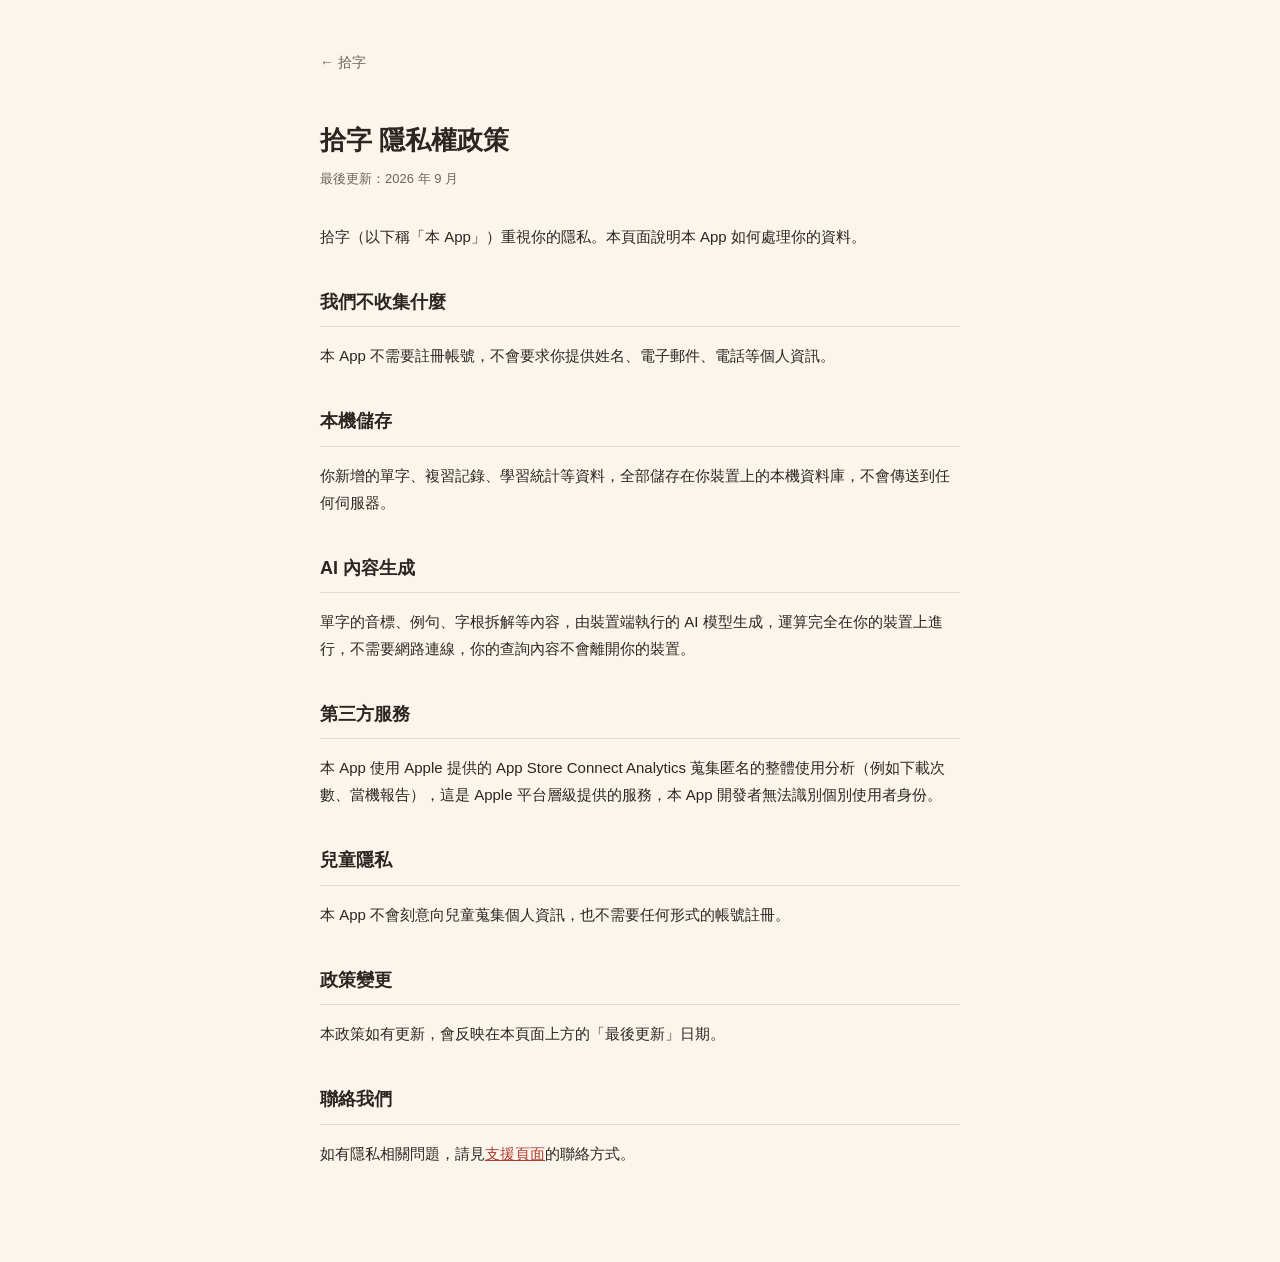
==== privacy.html @ 0f0e8593 "新增拾字隱私權政策與支援頁面" ====
<!doctype html>
<html lang="zh-Hant">
<head>
<meta charset="utf-8">
<meta name="viewport" content="width=device-width, initial-scale=1">
<title>隱私權政策 — 拾字</title>
<style>
  :root { color-scheme: light; }
  body { margin:0; padding:0; font-family:-apple-system,"PingFang TC",sans-serif; background:#faf6ed; color:#2b2620; line-height:1.8; }
  main { max-width:640px; margin:0 auto; padding:48px 24px 80px; }
  a { color:#b23a2e; }
  h1 { font-size:26px; margin-bottom:4px; }
  .updated { color:#6b6459; font-size:13px; margin-bottom:32px; }
  h2 { font-size:18px; margin-top:36px; border-bottom:1px solid #e4ddce; padding-bottom:8px; }
  p, li { font-size:15px; color:#2b2620; }
  .back { display:inline-block; margin-bottom:24px; font-size:14px; color:#6b6459; text-decoration:none; }
</style>
</head>
<body>
<main>
  <a class="back" href="index.html">← 拾字</a>
  <h1>拾字 隱私權政策</h1>
  <div class="updated">最後更新：2026 年 9 月</div>

  <p>拾字（以下稱「本 App」）重視你的隱私。本頁面說明本 App 如何處理你的資料。</p>

  <h2>我們不收集什麼</h2>
  <p>本 App 不需要註冊帳號，不會要求你提供姓名、電子郵件、電話等個人資訊。</p>

  <h2>本機儲存</h2>
  <p>你新增的單字、複習記錄、學習統計等資料，全部儲存在你裝置上的本機資料庫，不會傳送到任何伺服器。</p>

  <h2>AI 內容生成</h2>
  <p>單字的音標、例句、字根拆解等內容，由裝置端執行的 AI 模型生成，運算完全在你的裝置上進行，不需要網路連線，你的查詢內容不會離開你的裝置。</p>

  <h2>第三方服務</h2>
  <p>本 App 使用 Apple 提供的 App Store Connect Analytics 蒐集匿名的整體使用分析（例如下載次數、當機報告），這是 Apple 平台層級提供的服務，本 App 開發者無法識別個別使用者身份。</p>

  <h2>兒童隱私</h2>
  <p>本 App 不會刻意向兒童蒐集個人資訊，也不需要任何形式的帳號註冊。</p>

  <h2>政策變更</h2>
  <p>本政策如有更新，會反映在本頁面上方的「最後更新」日期。</p>

  <h2>聯絡我們</h2>
  <p>如有隱私相關問題，請見<a href="support.html">支援頁面</a>的聯絡方式。</p>
</main>
</body>
</html>
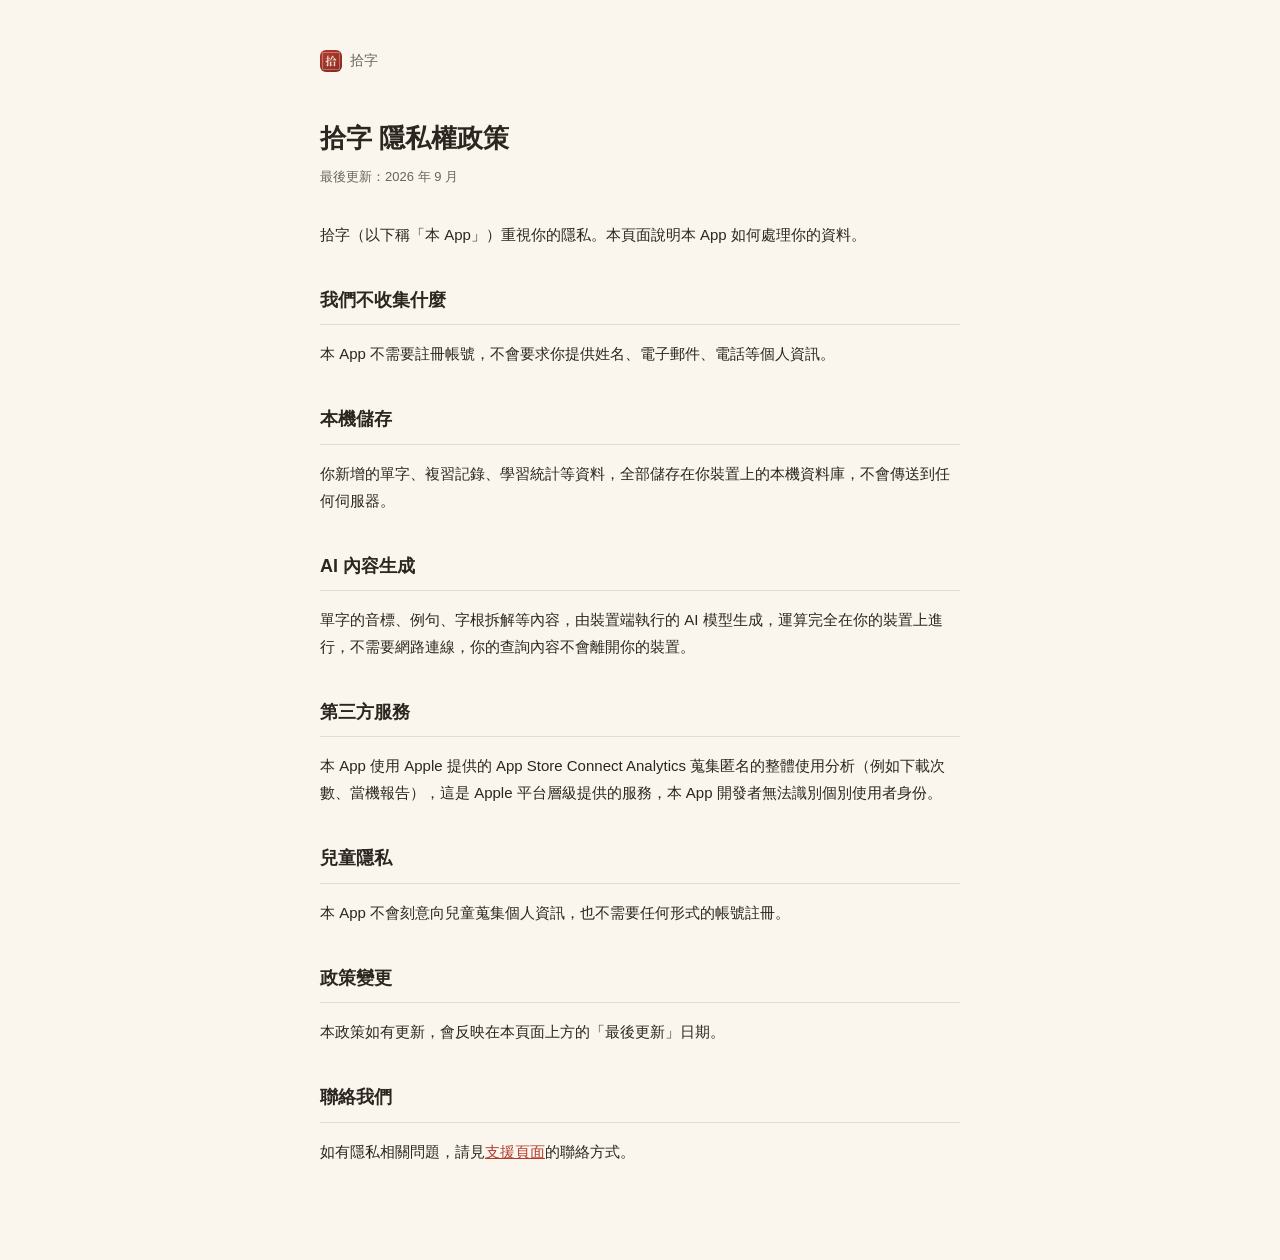
==== commit acaaff8a: "加入App圖示與精選截圖，改善頁面視覺；移除shirtless bug截圖" ====
--- a/privacy.html
+++ b/privacy.html
@@ -4,6 +4,7 @@
 <meta charset="utf-8">
 <meta name="viewport" content="width=device-width, initial-scale=1">
 <title>隱私權政策 — 拾字</title>
+<link rel="icon" href="assets/app-icon.png">
 <style>
   :root { color-scheme: light; }
   body { margin:0; padding:0; font-family:-apple-system,"PingFang TC",sans-serif; background:#faf6ed; color:#2b2620; line-height:1.8; }
@@ -13,12 +14,13 @@
   .updated { color:#6b6459; font-size:13px; margin-bottom:32px; }
   h2 { font-size:18px; margin-top:36px; border-bottom:1px solid #e4ddce; padding-bottom:8px; }
   p, li { font-size:15px; color:#2b2620; }
-  .back { display:inline-block; margin-bottom:24px; font-size:14px; color:#6b6459; text-decoration:none; }
+  .back { display:inline-flex; align-items:center; gap:8px; margin-bottom:24px; font-size:14px; color:#6b6459; text-decoration:none; }
+  .back img { width:22px; height:22px; border-radius:6px; }
 </style>
 </head>
 <body>
 <main>
-  <a class="back" href="index.html">← 拾字</a>
+  <a class="back" href="index.html"><img src="assets/app-icon.png" alt=""> 拾字</a>
   <h1>拾字 隱私權政策</h1>
   <div class="updated">最後更新：2026 年 9 月</div>
 
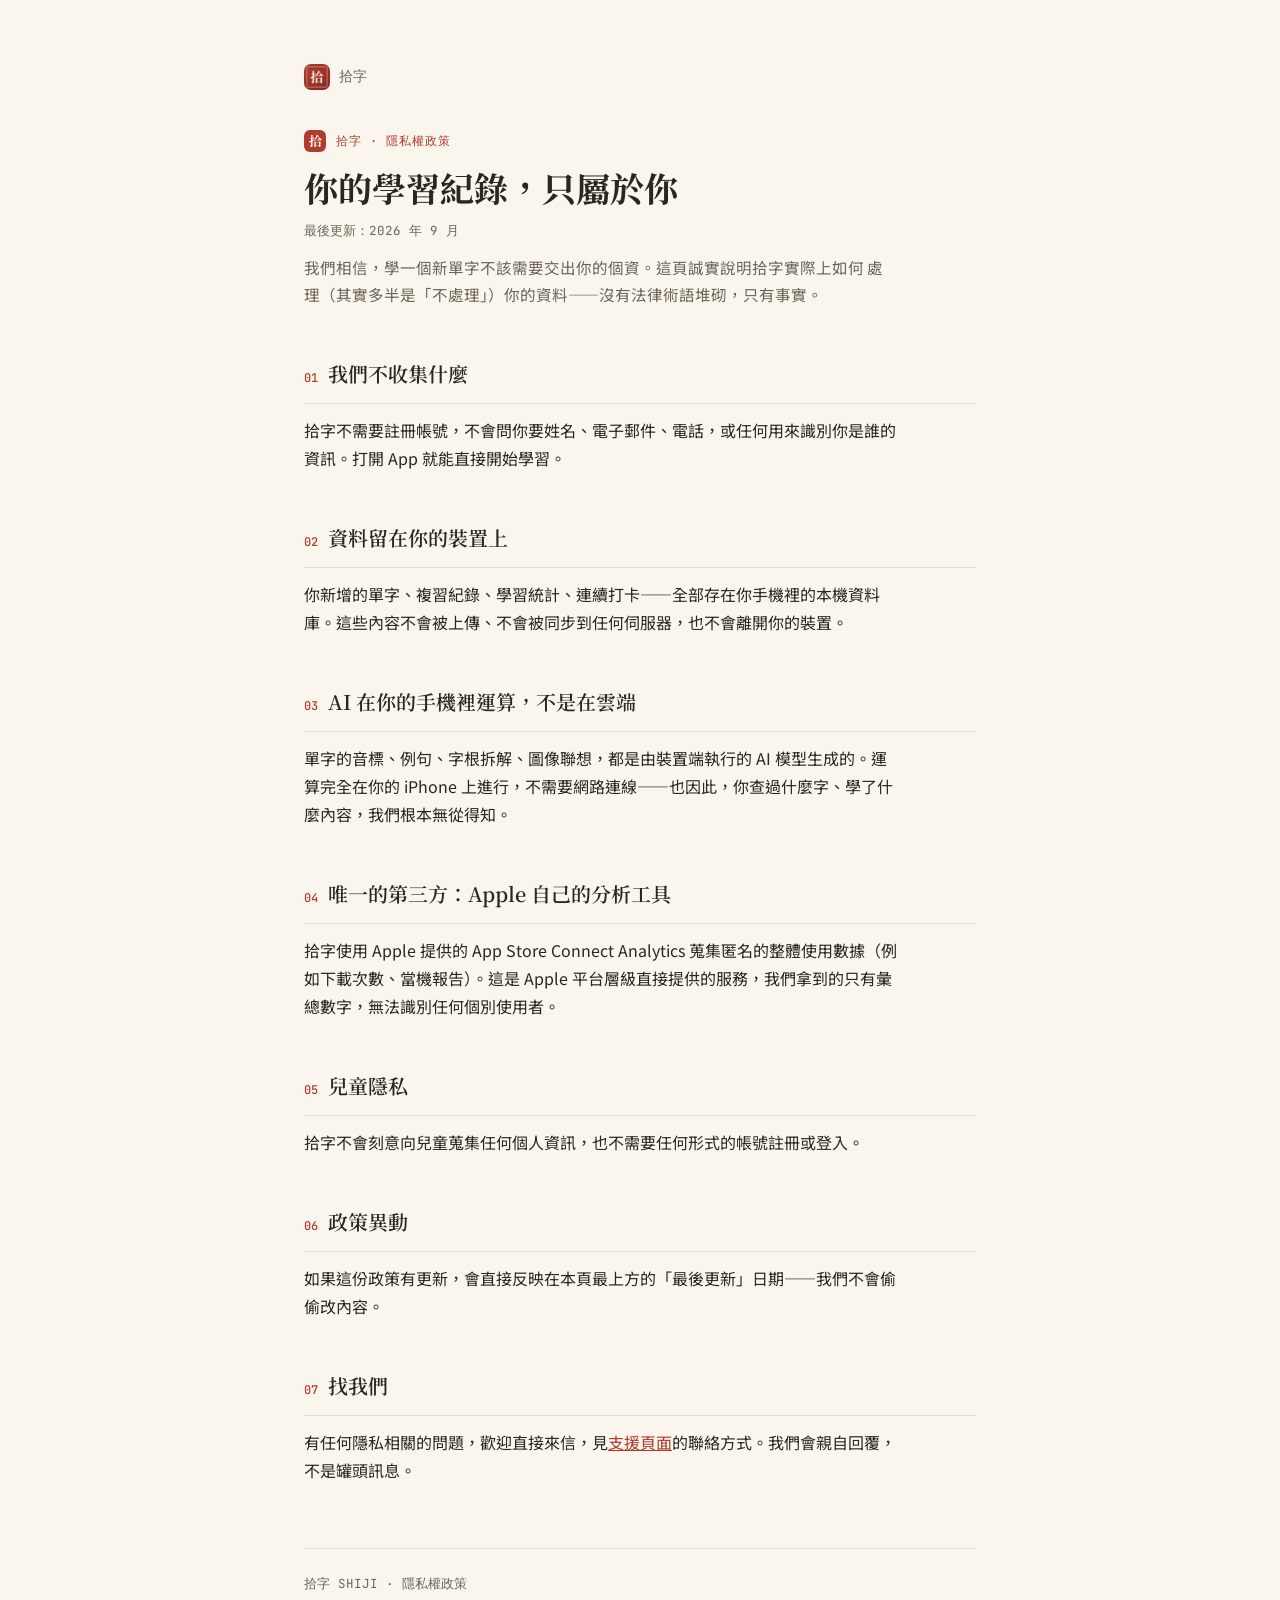
==== commit 998ed71c: "全面提升三頁視覺與文案質感：共用設計系統、印章紅/米紙色調、字體排印、溫暖但負責任的口吻" ====
--- a/privacy.html
+++ b/privacy.html
@@ -5,47 +5,44 @@
 <meta name="viewport" content="width=device-width, initial-scale=1">
 <title>隱私權政策 — 拾字</title>
 <link rel="icon" href="assets/app-icon.png">
-<style>
-  :root { color-scheme: light; }
-  body { margin:0; padding:0; font-family:-apple-system,"PingFang TC",sans-serif; background:#faf6ed; color:#2b2620; line-height:1.8; }
-  main { max-width:640px; margin:0 auto; padding:48px 24px 80px; }
-  a { color:#b23a2e; }
-  h1 { font-size:26px; margin-bottom:4px; }
-  .updated { color:#6b6459; font-size:13px; margin-bottom:32px; }
-  h2 { font-size:18px; margin-top:36px; border-bottom:1px solid #e4ddce; padding-bottom:8px; }
-  p, li { font-size:15px; color:#2b2620; }
-  .back { display:inline-flex; align-items:center; gap:8px; margin-bottom:24px; font-size:14px; color:#6b6459; text-decoration:none; }
-  .back img { width:22px; height:22px; border-radius:6px; }
-</style>
+<link rel="preconnect" href="https://fonts.gstatic.com" crossorigin>
+<link href="https://fonts.googleapis.com/css2?family=Noto+Serif+TC:wght@600;700&family=Noto+Sans+TC:wght@400;500;600&family=JetBrains+Mono:wght@400;500&display=swap" rel="stylesheet">
+<link rel="stylesheet" href="style.css">
 </head>
 <body>
 <main>
   <a class="back" href="index.html"><img src="assets/app-icon.png" alt=""> 拾字</a>
-  <h1>拾字 隱私權政策</h1>
+
+  <div class="eyebrow">拾字 · 隱私權政策</div>
+  <h1>你的學習紀錄，只屬於你</h1>
   <div class="updated">最後更新：2026 年 9 月</div>
+  <p class="lead">
+    我們相信，學一個新單字不該需要交出你的個資。這頁誠實說明拾字實際上如何
+    處理（其實多半是「不處理」）你的資料——沒有法律術語堆砌，只有事實。
+  </p>
 
-  <p>拾字（以下稱「本 App」）重視你的隱私。本頁面說明本 App 如何處理你的資料。</p>
+  <h2><span class="no">01</span> 我們不收集什麼</h2>
+  <p>拾字不需要註冊帳號，不會問你要姓名、電子郵件、電話，或任何用來識別你是誰的資訊。打開 App 就能直接開始學習。</p>
 
-  <h2>我們不收集什麼</h2>
-  <p>本 App 不需要註冊帳號，不會要求你提供姓名、電子郵件、電話等個人資訊。</p>
+  <h2><span class="no">02</span> 資料留在你的裝置上</h2>
+  <p>你新增的單字、複習紀錄、學習統計、連續打卡——全部存在你手機裡的本機資料庫。這些內容不會被上傳、不會被同步到任何伺服器，也不會離開你的裝置。</p>
 
-  <h2>本機儲存</h2>
-  <p>你新增的單字、複習記錄、學習統計等資料，全部儲存在你裝置上的本機資料庫，不會傳送到任何伺服器。</p>
+  <h2><span class="no">03</span> AI 在你的手機裡運算，不是在雲端</h2>
+  <p>單字的音標、例句、字根拆解、圖像聯想，都是由裝置端執行的 AI 模型生成的。運算完全在你的 iPhone 上進行，不需要網路連線——也因此，你查過什麼字、學了什麼內容，我們根本無從得知。</p>
 
-  <h2>AI 內容生成</h2>
-  <p>單字的音標、例句、字根拆解等內容，由裝置端執行的 AI 模型生成，運算完全在你的裝置上進行，不需要網路連線，你的查詢內容不會離開你的裝置。</p>
+  <h2><span class="no">04</span> 唯一的第三方：Apple 自己的分析工具</h2>
+  <p>拾字使用 Apple 提供的 App Store Connect Analytics 蒐集匿名的整體使用數據（例如下載次數、當機報告）。這是 Apple 平台層級直接提供的服務，我們拿到的只有彙總數字，無法識別任何個別使用者。</p>
 
-  <h2>第三方服務</h2>
-  <p>本 App 使用 Apple 提供的 App Store Connect Analytics 蒐集匿名的整體使用分析（例如下載次數、當機報告），這是 Apple 平台層級提供的服務，本 App 開發者無法識別個別使用者身份。</p>
+  <h2><span class="no">05</span> 兒童隱私</h2>
+  <p>拾字不會刻意向兒童蒐集任何個人資訊，也不需要任何形式的帳號註冊或登入。</p>
 
-  <h2>兒童隱私</h2>
-  <p>本 App 不會刻意向兒童蒐集個人資訊，也不需要任何形式的帳號註冊。</p>
+  <h2><span class="no">06</span> 政策異動</h2>
+  <p>如果這份政策有更新，會直接反映在本頁最上方的「最後更新」日期——我們不會偷偷改內容。</p>
 
-  <h2>政策變更</h2>
-  <p>本政策如有更新，會反映在本頁面上方的「最後更新」日期。</p>
+  <h2><span class="no">07</span> 找我們</h2>
+  <p>有任何隱私相關的問題，歡迎直接來信，見<a href="support.html">支援頁面</a>的聯絡方式。我們會親自回覆，不是罐頭訊息。</p>
 
-  <h2>聯絡我們</h2>
-  <p>如有隱私相關問題，請見<a href="support.html">支援頁面</a>的聯絡方式。</p>
+  <footer class="page-footer">拾字 SHIJI · 隱私權政策</footer>
 </main>
 </body>
 </html>
--- a/style.css
+++ b/style.css
@@ -0,0 +1,164 @@
+:root {
+  --paper: #faf6ed;
+  --paper-card: #fffdf8;
+  --ink: #2b2620;
+  --ink-soft: #6b6459;
+  --line: #e4ddce;
+  --stamp: #b23a2e;
+  --stamp-soft: #f3ddd8;
+  --jade: #3f7a5c;
+  --jade-soft: #dfece3;
+  --amber: #a8722f;
+  --amber-soft: #f1e2cc;
+}
+
+* { box-sizing: border-box; }
+
+html { background: var(--paper); }
+
+body {
+  margin: 0;
+  background: var(--paper);
+  color: var(--ink);
+  font-family: "Noto Sans TC", -apple-system, "PingFang TC", sans-serif;
+  line-height: 1.75;
+  -webkit-font-smoothing: antialiased;
+}
+
+main { max-width: 720px; margin: 0 auto; padding: 64px 24px 96px; }
+
+.eyebrow {
+  font-family: "JetBrains Mono", monospace;
+  font-size: 12px;
+  letter-spacing: 0.08em;
+  text-transform: uppercase;
+  color: var(--stamp);
+  display: flex;
+  align-items: center;
+  gap: 10px;
+  margin-bottom: 14px;
+}
+.eyebrow::before {
+  content: "拾";
+  font-family: "Noto Serif TC", serif;
+  font-weight: 700;
+  background: var(--stamp);
+  color: var(--paper-card);
+  width: 22px;
+  height: 22px;
+  border-radius: 6px;
+  display: inline-flex;
+  align-items: center;
+  justify-content: center;
+  font-size: 13px;
+  letter-spacing: 0;
+}
+
+h1 {
+  font-family: "Noto Serif TC", serif;
+  font-weight: 700;
+  font-size: 34px;
+  line-height: 1.3;
+  margin: 0 0 10px;
+  text-wrap: balance;
+}
+
+h2 {
+  font-family: "Noto Serif TC", serif;
+  font-weight: 600;
+  font-size: 20px;
+  margin: 48px 0 4px;
+  padding-bottom: 12px;
+  border-bottom: 1px solid var(--line);
+  display: flex;
+  align-items: baseline;
+  gap: 10px;
+}
+h2 .no {
+  font-family: "JetBrains Mono", monospace;
+  font-size: 12px;
+  color: var(--stamp);
+  font-weight: 500;
+}
+
+p { margin: 12px 0; max-width: 66ch; }
+p.lead { color: var(--ink-soft); font-size: 15.5px; }
+
+a { color: var(--stamp); }
+
+.back {
+  display: inline-flex;
+  align-items: center;
+  gap: 9px;
+  margin-bottom: 40px;
+  font-size: 13.5px;
+  color: var(--ink-soft);
+  text-decoration: none;
+  font-family: "JetBrains Mono", monospace;
+  letter-spacing: 0.02em;
+}
+.back img { width: 26px; height: 26px; border-radius: 7px; }
+.back:hover { color: var(--stamp); }
+
+.updated {
+  font-family: "JetBrains Mono", monospace;
+  color: var(--ink-soft);
+  font-size: 12.5px;
+  margin-bottom: 8px;
+}
+
+.card {
+  background: var(--paper-card);
+  border: 1px solid var(--line);
+  border-radius: 14px;
+  padding: 18px 22px;
+}
+
+.contact-card {
+  background: var(--jade-soft);
+  border: 1px solid var(--jade);
+  border-radius: 14px;
+  padding: 20px 24px;
+  margin: 18px 0 8px;
+}
+.contact-card a { color: var(--jade); font-weight: 600; font-size: 17px; }
+.contact-card .label { color: var(--ink-soft); font-size: 13.5px; margin-bottom: 4px; }
+
+.faq {
+  background: var(--paper-card);
+  border: 1px solid var(--line);
+  border-radius: 14px;
+  padding: 18px 22px;
+  margin-bottom: 14px;
+}
+.faq .q {
+  font-weight: 700;
+  font-size: 15.5px;
+  display: flex;
+  gap: 10px;
+  margin-bottom: 6px;
+}
+.faq .q::before {
+  content: "Q";
+  font-family: "JetBrains Mono", monospace;
+  color: var(--amber);
+  background: var(--amber-soft);
+  width: 22px;
+  height: 22px;
+  border-radius: 6px;
+  display: inline-flex;
+  align-items: center;
+  justify-content: center;
+  font-size: 12.5px;
+  flex-shrink: 0;
+}
+.faq .a { color: var(--ink-soft); font-size: 14.5px; padding-left: 32px; }
+
+footer.page-footer {
+  margin-top: 64px;
+  padding-top: 24px;
+  border-top: 1px solid var(--line);
+  color: var(--ink-soft);
+  font-size: 12.5px;
+  font-family: "JetBrains Mono", monospace;
+}
